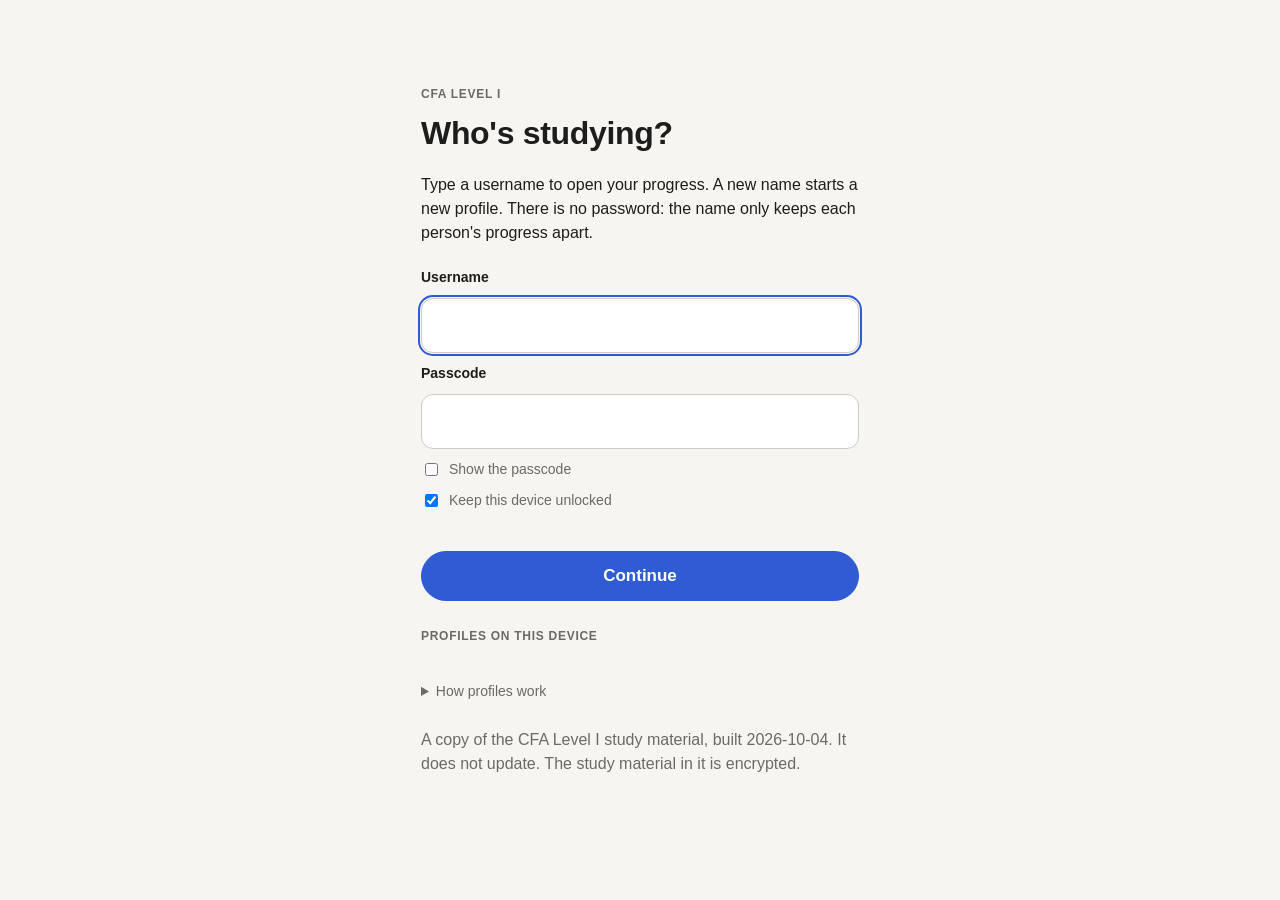
==== index.html @ 5ee5a9a4 "Add the CFA Level I study app" ====
<!doctype html>
<html lang="en">
<head>
<meta charset="utf-8">
<meta name="viewport" content="width=device-width, initial-scale=1">
<meta name="theme-color" content="#16181f">
<meta name="apple-mobile-web-app-capable" content="yes">
<title>CFA Level I Study</title>
<link rel="manifest" href="manifest.webmanifest">
<link rel="apple-touch-icon" href="static/icon-180.png">
<link rel="icon" href="static/icon-192.png">
<link rel="stylesheet" href="static/site.css">
<script src="static/lock-config.js"></script>
<script src="static/lock.js"></script>
<script src="static/profile.js"></script>
<style>
  body { min-height: 100vh; }
  .login { max-width: 470px; margin: 0 auto; padding: 9vh var(--gutter, 16px) 40px; }
  .login h1 { font-size: 32px; margin: 4px 0 8px; letter-spacing: -.01em; }
  .login form { display: grid; gap: 10px; margin-top: 22px; }
  .login label { font-weight: 600; font-size: 14px; }
  .login input[type=text] { font: inherit; font-size: 18px; padding: 13px 14px; border: 1px solid var(--line-strong, #555); border-radius: 12px; background: var(--card, #222); color: var(--ink, #eee); width: 100%; box-sizing: border-box; }
  .login input[type=text]:focus { outline: 2px solid var(--accent, #8aa8ff); outline-offset: 1px; }
  .login .go { font-size: 17px; min-height: 50px; }
  .login .err { color: var(--bad, #f66); min-height: 1.4em; margin: 0; font-size: 14px; }
  .login .known { margin-top: 26px; display: grid; gap: 8px; }
  .login .known h2 { font-size: 12px; text-transform: uppercase; letter-spacing: .06em; color: var(--muted, #aaa); margin: 0; }
  .login .known .row { display: flex; flex-wrap: wrap; gap: 8px; }
  .login .known button { font: inherit; cursor: pointer; border: 1px solid var(--line-strong, #555); background: var(--card, #222); color: var(--ink, #eee); border-radius: 999px; padding: 8px 16px; min-height: 40px; }
  .login .known button:hover { border-color: var(--accent, #8aa8ff); }
  .login details { margin-top: 28px; color: var(--muted, #aaa); font-size: 14px; }
  .login details summary { cursor: pointer; }
  .login details p { margin: 8px 0 0; }
  .again { margin-bottom: 4px; }
  .pwrow { display: grid; gap: 10px; }
  .pwrow[hidden] { display: none; }
  .login input[type=password] { font: inherit; font-size: 18px; padding: 13px 14px; border: 1px solid var(--line-strong, #555); border-radius: 12px; background: var(--card, #222); color: var(--ink, #eee); width: 100%; box-sizing: border-box; }
  .login input[type=password]:focus { outline: 2px solid var(--accent, #8aa8ff); outline-offset: 1px; }
  .login .chk { display: flex; align-items: center; gap: 8px; font-weight: 400; font-size: 14px; color: var(--muted, #aaa); }
  .snap { margin-top: 26px; }
</style>
</head>
<body>
<main class="login">
  <span class="eyebrow">CFA Level I</span>
  <h1>Who's studying?</h1>
  <p class="lede">Type a username to open your progress. A new name starts a new profile. There is no password: the name only keeps each person's progress apart.</p>
  <div id="again" class="again" hidden><button type="button" class="btn primary go" id="cont"></button><p class="muted small"><a href="#" id="notme">Not you? Sign out</a></p></div>
  <form id="f" autocomplete="off">
    <label for="u">Username</label>
    <input id="u" type="text" maxlength="24" autocapitalize="words" autocorrect="off" spellcheck="false" enterkeyhint="go" required>
    <div id="pwrow" hidden class="pwrow">
      <label for="pw">Passcode</label>
      <input id="pw" type="password" autocapitalize="off" autocorrect="off" spellcheck="false" autocomplete="current-password" enterkeyhint="go">
      <label class="chk"><input type="checkbox" id="showpw"> Show the passcode</label>
      <label class="chk"><input type="checkbox" id="rem" checked> Keep this device unlocked</label>
    </div>
    <p class="err" id="err" role="alert"></p>
    <button class="btn primary go" type="submit">Continue</button>
  </form>
  <div class="known" id="known" hidden><h2>Profiles on this device</h2><div class="row" id="names"></div></div>
  <details><summary>How profiles work</summary>
    <p>Your progress (the study path, ticked outcomes, what you've read, case-study answers) is saved in this browser under your username. Each username has its own progress and nobody else's.</p>
    <p>Because there is no account or server, a profile lives on the device where you made it. To carry yours to another device, choose <b>Export my progress</b> from the profile menu, then <b>Import progress</b> on the other device.</p>
    <p>Anyone who types the same name on the same device opens the same profile.</p>
  </details>
  <p class="muted small snap">A copy of the CFA Level I study material, built 2026-10-04. It does not update. The study material in it is encrypted.</p>
</main>
<script>
(() => {
  const P = window.StudyProfile, L = window.StudyLock, $ = (id) => document.getElementById(id);
  const next = (() => {
    const n = new URLSearchParams(location.search).get("next") || "";
    return /^(app|cases)\.html(#.*)?$/.test(n) ? n : "app.html#path";
  })();
  const go = () => { const u = P.user(); location.href = u ? next.replace(/^([^#]*)/, "$1?as=" + encodeURIComponent(u.name)) : next; };
  const needs = () => !!(L && L.locked && !L.hasKey());   // a locked copy asks for the passcode until this device is unlocked
  if (L && L.locked) { $("pwrow").hidden = !needs(); $("showpw").onchange = () => { $("pw").type = $("showpw").checked ? "text" : "password"; }; }
  const me = P.user();
  if (me && !needs()) {
    $("again").hidden = false;
    $("cont").textContent = "Continue as " + me.name;
    $("cont").onclick = go;
    $("notme").onclick = (e) => { e.preventDefault(); P.signOut(); };
  }
  const names = P.list().sort((a, b) => (b.last || 0) - (a.last || 0));
  if (names.length) {
    $("known").hidden = false;
    for (const u of names) {
      const b = document.createElement("button");
      b.type = "button"; b.textContent = u.name;
      b.onclick = () => { if (needs()) { $("u").value = u.name; $("err").textContent = "Enter the passcode first."; $("pw").focus(); return; } P.signIn(u.name); go(); };
      $("names").appendChild(b);
    }
  }
  $("u").value = P.lastName();
  setTimeout(() => { (needs() && $("u").value ? $("pw") : $("u")).focus(); }, 50);
  $("f").addEventListener("submit", async (e) => {
    e.preventDefault();
    const btn = $("f").querySelector("button[type=submit]");
    try {
      if (!P.valid($("u").value)) { P.signIn($("u").value); }   // throws the message about what a username can be
      if (needs()) { btn.disabled = true; btn.textContent = "Unlocking…"; await L.unlock($("pw").value, $("rem").checked); }
      P.signIn($("u").value);
      go();
    } catch (err) { $("err").textContent = err.message; btn.disabled = false; btn.textContent = "Continue"; }
  });
  $("u").addEventListener("input", () => { $("err").textContent = ""; });
  $("pw").addEventListener("input", () => { $("err").textContent = ""; });
})();
</script>
</body>
</html>
---- static/site.css ----
:root {
  color-scheme: light;
  /* colour */
  --bg: #f6f5f1;
  --card: #ffffff;
  --sunk: #efede7;          /* quiet fill inside a card: stat tiles, tracks, code */
  --ink: #1d1d1b;
  --muted: #6b6a66;
  --line: #e4e2dc;
  --line-strong: #cfccc4;
  --accent: #2f5bd3;        
  --accent-soft: #e8eefc;
  --on-accent: #ffffff;
  --pc: #8a4fd6;            
  --pc-soft: #f1e9fb;
  --good: #1f7a4a; --good-soft: #e3f4ea;
  --warn: #9a6a00; --warn-soft: #fbf1d9;
  --bad: #b3261e;  --bad-soft: #fbe7e5;
  --track: #e2dfd7;
  --bar-bg: rgba(246, 245, 241, .92);
  --shadow: 0 1px 2px rgba(29, 29, 27, .04), 0 6px 20px rgba(29, 29, 27, .05);

  /* type */
  --font: -apple-system, BlinkMacSystemFont, "SF Pro Text", "Segoe UI", Roboto, sans-serif;
  --mono: ui-monospace, "SF Mono", Menlo, monospace;
  --fs-xs: 12px;
  --fs-sm: 14px;
  --fs-base: 16px;
  --fs-md: 18px;
  --fs-lg: 22px;
  --fs-xl: clamp(26px, 3.4vw, 32px);
  --fs-hero: clamp(40px, 7vw, 60px);

  /* space and shape */
  --sp-1: 4px; --sp-2: 8px; --sp-3: 12px; --sp-4: 16px; --sp-5: 24px; --sp-6: 32px; --sp-7: 48px; --sp-8: 64px;
  --r-sm: 8px; --r: 12px; --r-lg: 16px; --r-pill: 999px;
  --gutter: 16px;
  --page-max: 1100px;
}

@media (prefers-color-scheme: dark) {
  :root:not([data-theme="light"]) {
    color-scheme: dark;
    --bg: #131312; --card: #1d1d1b; --sunk: #262624; --ink: #f1f0ec; --muted: #a3a19b;
    --line: #302f2c; --line-strong: #47453f;
    --accent: #8aa8ff; --accent-soft: #212a45; --on-accent: #10131d;
    --pc: #c9a2ff; --pc-soft: #2c2240;
    --good: #6fd29b; --good-soft: #15291d; --warn: #f0c060; --warn-soft: #332910; --bad: #ff8a80; --bad-soft: #381b19;
    --track: #34332f; --bar-bg: rgba(19, 19, 18, .92); --shadow: none;
  }
}
:root[data-theme="dark"] {
  color-scheme: dark;
  --bg: #131312; --card: #1d1d1b; --sunk: #262624; --ink: #f1f0ec; --muted: #a3a19b;
  --line: #302f2c; --line-strong: #47453f;
  --accent: #8aa8ff; --accent-soft: #212a45; --on-accent: #10131d;
  --pc: #c9a2ff; --pc-soft: #2c2240;
  --good: #6fd29b; --good-soft: #15291d; --warn: #f0c060; --warn-soft: #332910; --bad: #ff8a80; --bad-soft: #381b19;
  --track: #34332f; --bar-bg: rgba(19, 19, 18, .92); --shadow: none;
}

/* base */
* { box-sizing: border-box; }
html { overflow-x: hidden; -webkit-text-size-adjust: 100%; }  /* on the root only: on body too it would make body the scroller */
body { margin: 0; background: var(--bg); color: var(--ink); font: var(--fs-base)/1.5 var(--font); -webkit-font-smoothing: antialiased; }
a { color: var(--accent); }
button { font: inherit; }
:focus-visible { outline: 2px solid var(--accent); outline-offset: 2px; }


.site-bar { border-bottom: 1px solid var(--line); background: var(--bg); }
.site-bar-in { max-width: var(--page-max); margin: 0 auto; padding: 10px var(--gutter); display: flex; align-items: center; gap: 6px 16px; flex-wrap: wrap; }
.site-brand { display: inline-flex; align-items: center; gap: 8px; font-weight: 700; font-size: 15px; color: var(--ink); text-decoration: none; white-space: nowrap; }
.site-brand::before { content: ""; width: 10px; height: 10px; border-radius: 3px; background: var(--accent); }
.site-nav { display: flex; gap: 2px; margin-left: auto; overflow-x: auto; scrollbar-width: none; max-width: 100%; }
.site-nav::-webkit-scrollbar { display: none; }
.site-nav a { padding: 6px 11px; border-radius: var(--r-pill); color: var(--muted); text-decoration: none; font-size: var(--fs-sm); font-weight: 500; white-space: nowrap; }
.site-nav a:hover { color: var(--ink); background: var(--sunk); }
.site-nav a[aria-current="page"] { color: var(--accent); background: var(--accent-soft); font-weight: 600; }
.nav-short { display: none; }
@media (max-width: 560px) {
  .site-bar-in { padding-top: 8px; padding-bottom: 8px; }
  .site-nav { margin-left: -6px; width: calc(100% + 12px); max-width: none; }
  .site-nav { gap: 0; }
  .site-nav a { flex: 1 0 auto; padding: 6px 4px; text-align: center; }  /* tabs share the width evenly */
  .nav-long { display: none; }   /* short labels so every page fits on a phone */
  .nav-short { display: inline; }
}
@media (max-width: 340px) { .site-nav a { font-size: 13px; } }

/* page heading */
.site-head { display: flex; align-items: center; justify-content: space-between; gap: var(--sp-2) var(--sp-3); flex-wrap: wrap; }
.site-title { font-size: var(--fs-lg); font-weight: 700; line-height: 1.25; letter-spacing: -.01em; margin: 0; }
.site-sub { color: var(--muted); font-size: var(--fs-sm); margin: 2px 0 0; }
.eyebrow { font-size: var(--fs-xs); font-weight: 700; letter-spacing: .06em; text-transform: uppercase; color: var(--muted); }
.muted { color: var(--muted); }
.num-tab { font-variant-numeric: tabular-nums; }

/* card */
.card { background: var(--card); border: 1px solid var(--line); border-radius: var(--r-lg); padding: var(--sp-5); min-width: 0; }
.card-link { display: block; color: inherit; text-decoration: none; transition: border-color .15s, box-shadow .15s; cursor: pointer; }
.card-link:hover { border-color: var(--accent); box-shadow: var(--shadow); }

/* chips: small status labels */
.chip { display: inline-flex; align-items: center; gap: 4px; font-size: var(--fs-xs); font-weight: 600; line-height: 1.5; padding: 2px 10px;
        border-radius: var(--r-pill); background: var(--sunk); color: var(--muted); }
.chip.accent { background: var(--accent-soft); color: var(--accent); }
.chip.good { background: var(--good-soft); color: var(--good); }
.chip.warn { background: var(--warn-soft); color: var(--warn); }
.chip.bad { background: var(--bad-soft); color: var(--bad); }
.chip.pc { background: var(--pc-soft); color: var(--pc); }

/* buttons */
.btn { display: inline-flex; align-items: center; justify-content: center; gap: 8px; min-height: 40px; padding: 8px 16px; border-radius: var(--r-pill);
       border: 1.5px solid var(--line-strong); background: var(--card); color: var(--ink); font-size: 15px; font-weight: 600; text-decoration: none;
       cursor: pointer; white-space: nowrap; transition: background .15s, border-color .15s; }
.btn:hover { border-color: var(--accent); }
.btn.primary { background: var(--accent); border-color: var(--accent); color: var(--on-accent); }
.btn.primary:hover { filter: brightness(1.08); }
.btn.ghost { border-color: transparent; background: transparent; color: var(--accent); padding-left: 8px; padding-right: 8px; }
.btn.ghost:hover { background: var(--accent-soft); }
.btn.sm { min-height: 32px; padding: 4px 12px; font-size: var(--fs-sm); }

/* progress bar: <div class="progress"><i style="width:40%"></i></div> */
.progress { height: 8px; background: var(--track); border-radius: var(--r-pill); overflow: hidden; }
.progress > i { display: block; height: 100%; background: var(--accent); border-radius: var(--r-pill); transition: width .6s; }
.progress.thin { height: 5px; }
.progress.good > i { background: var(--good); } .progress.warn > i { background: var(--warn); } .progress.bad > i { background: var(--bad); }

/* live dot */
.dot { display: inline-block; width: 8px; height: 8px; border-radius: 50%; background: var(--muted); flex: none; }
.dot.on { background: var(--good); box-shadow: 0 0 0 3px var(--good-soft); }
.dot.off { background: var(--line-strong); }

/* empty state: says what will appear here */
.empty-state { border: 1.5px dashed var(--line-strong); border-radius: var(--r); padding: var(--sp-4); color: var(--muted); font-size: 15px; }

/* data table */
.table-wrap { overflow-x: auto; -webkit-overflow-scrolling: touch; }
.table { width: 100%; border-collapse: collapse; font-size: 15px; }
.table th { text-align: left; font-size: var(--fs-xs); font-weight: 700; letter-spacing: .05em; text-transform: uppercase; color: var(--muted);
            padding: 8px 10px; border-bottom: 1px solid var(--line); white-space: nowrap; }
.table td { padding: 10px; border-bottom: 1px solid var(--line); vertical-align: middle; }
.table tr:last-child td { border-bottom: 0; }
.table .r { text-align: right; font-variant-numeric: tabular-nums; }

@media (prefers-reduced-motion: reduce) { * { transition: none !important; animation: none !important; scroll-behavior: auto !important; } }
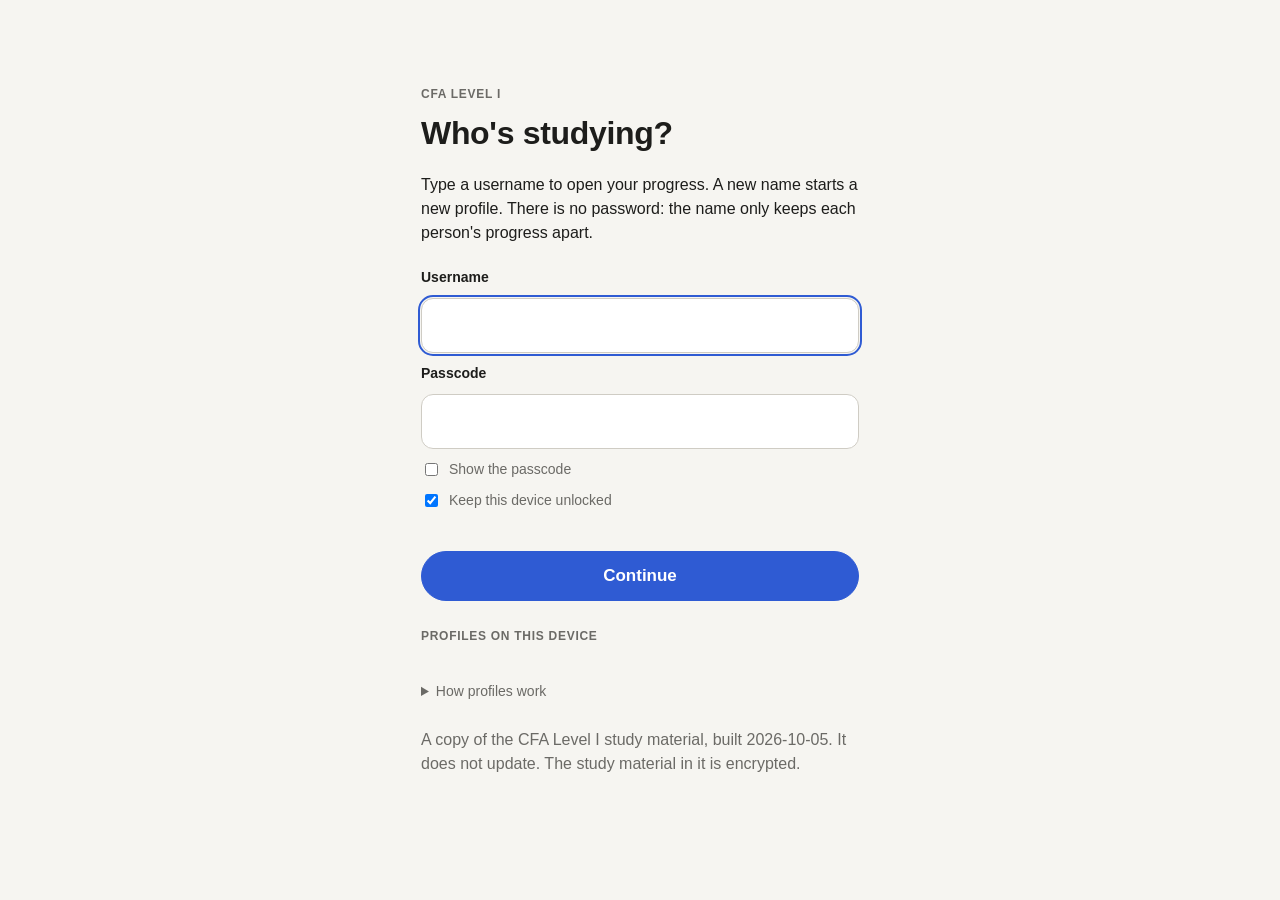
==== commit facf25dd: "Update the study app (2026-10-05)" ====
--- a/index.html
+++ b/index.html
@@ -64,7 +64,7 @@
     <p>Because there is no account or server, a profile lives on the device where you made it. To carry yours to another device, choose <b>Export my progress</b> from the profile menu, then <b>Import progress</b> on the other device.</p>
     <p>Anyone who types the same name on the same device opens the same profile.</p>
   </details>
-  <p class="muted small snap">A copy of the CFA Level I study material, built 2026-10-04. It does not update. The study material in it is encrypted.</p>
+  <p class="muted small snap">A copy of the CFA Level I study material, built 2026-10-05. It does not update. The study material in it is encrypted.</p>
 </main>
 <script>
 (() => {
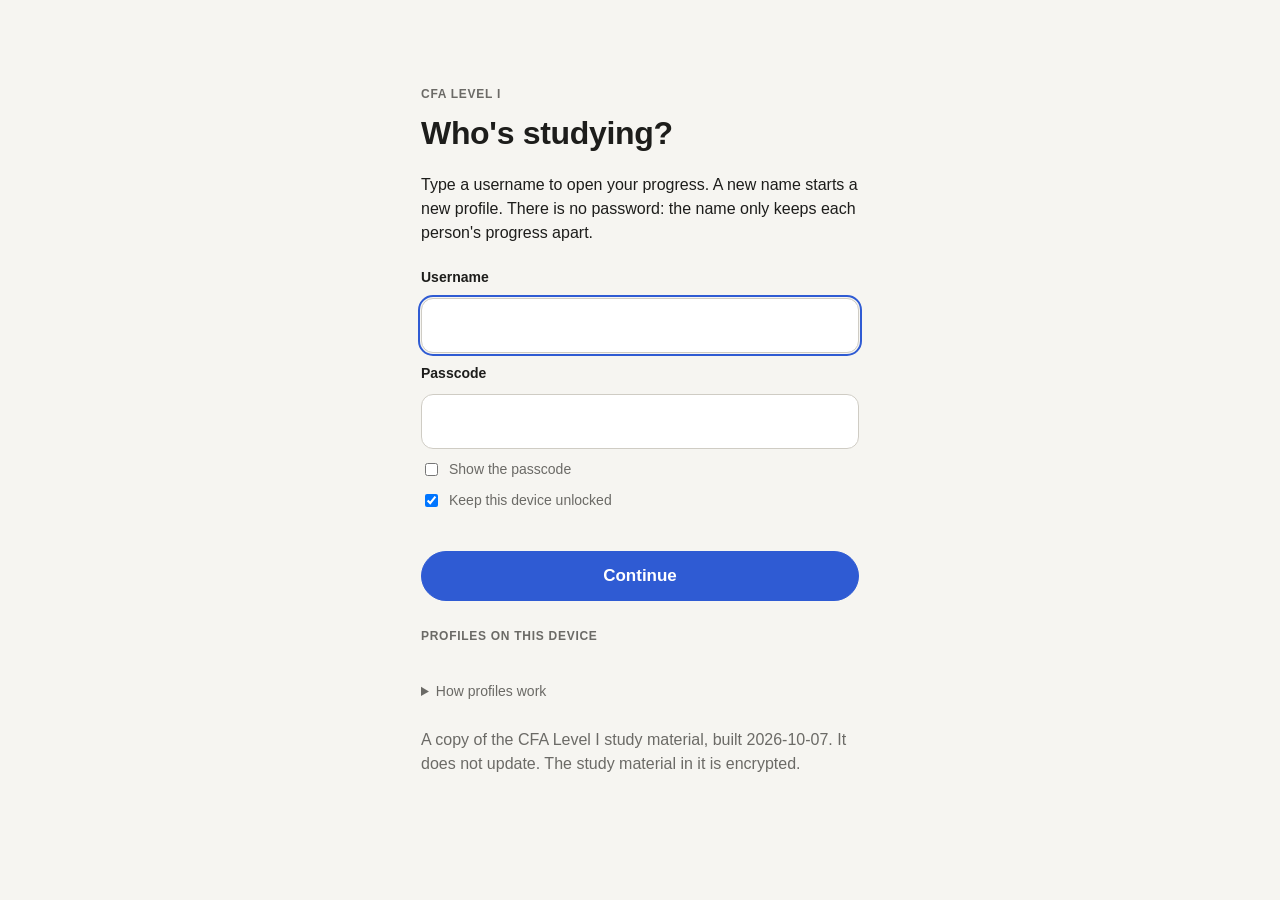
==== commit fc687ef8: "Update the study app (2026-10-07)" ====
--- a/index.html
+++ b/index.html
@@ -64,7 +64,7 @@
     <p>Because there is no account or server, a profile lives on the device where you made it. To carry yours to another device, choose <b>Export my progress</b> from the profile menu, then <b>Import progress</b> on the other device.</p>
     <p>Anyone who types the same name on the same device opens the same profile.</p>
   </details>
-  <p class="muted small snap">A copy of the CFA Level I study material, built 2026-10-05. It does not update. The study material in it is encrypted.</p>
+  <p class="muted small snap">A copy of the CFA Level I study material, built 2026-10-07. It does not update. The study material in it is encrypted.</p>
 </main>
 <script>
 (() => {
